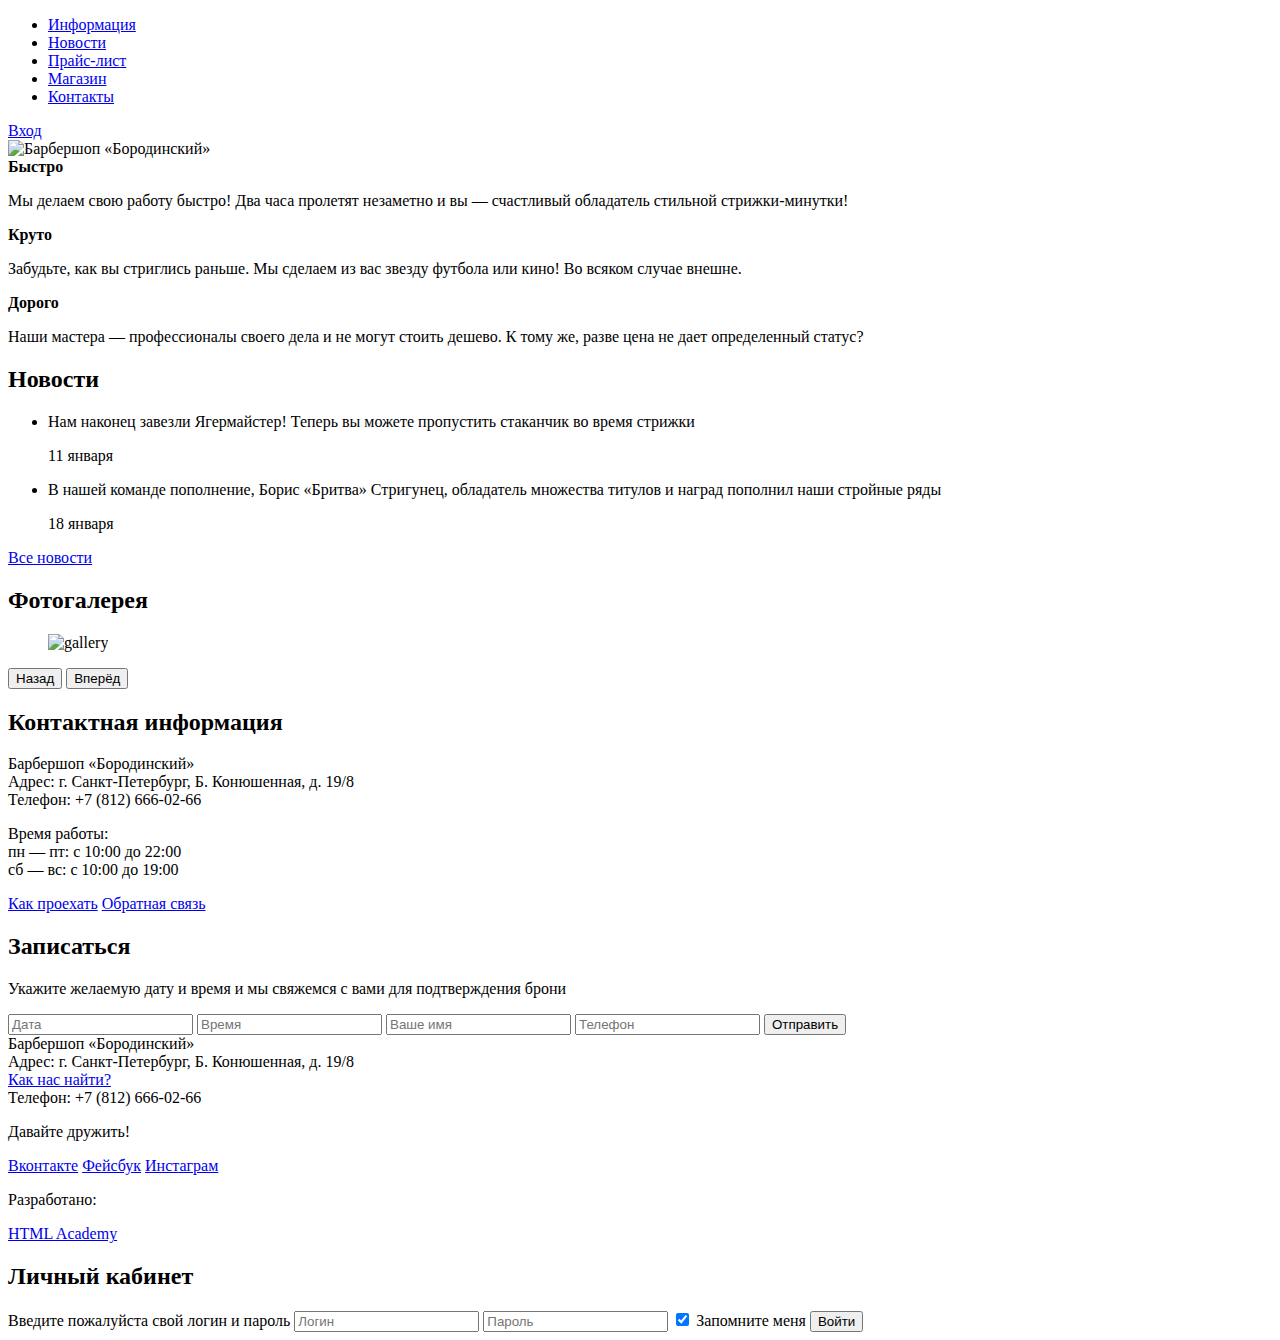
==== index.html @ 23a06b48 "Add files via upload" ====
<!DOCTYPE html>
<html lang="ru">
  <head>
    <meta charset="utf-8">
    <title>Барбершоп «Бородинский»</title>
    <link href="css/style.css" rel="stylesheet">
  </head>
  <body class="index">
    <header class="main-header">
      <div class="container clearfix">
        <nav class="main-navigation">
          <ul>
            <li>
              <a href="#">Информация</a>
            </li>
            <li>
              <a href="#">Новости</a>
            </li>
            <li>
              <a href="#">Прайс-лист</a>
            </li>
            <li>
              <a href="#">Магазин</a>
            </li>
            <li>
              <a href="#">Контакты</a>
            </li>
          </ul>
        </nav>
        <div class="user-block">
          <a class="login" href="#">Вход</a>
        </div>
      </div>
    </header>
    <main class="container">
      <div class="index-logo">
        <img src="img/index-logo.png" width="368" height="204" alt="Барбершоп «Бородинский»">
      </div>
      <section class="features clearfix">
        <div class="features-item">
          <b class="features-name">Быстро</b>
          <p>Мы делаем свою работу быстро! Два часа пролетят незаметно и вы — счастливый обладатель стильной стрижки-минутки!</p>
        </div>
        <div class="features-item">
          <b class="features-name">Круто</b>
          <p>Забудьте, как вы стриглись раньше. Мы сделаем из вас звезду футбола или кино! Во всяком случае внешне.</p>
        </div>
        <div class="features-item">
          <b class="features-name">Дорого</b>
          <p>Наши мастера — профессионалы своего дела и не могут стоить дешево. К тому же, разве цена не дает определенный статус?</p>
        </div>
      </section>
      <div class="index-content clearfix">
        <div class="index-content-left">
          <h2 class="index-content-title">Новости</h2>
          <ul class="news-preview">
            <li>
              <p>Нам наконец завезли Ягермайстер! Теперь вы можете пропустить стаканчик во время стрижки</p>
              <time datetime="2016-01-11">11 января</time>
            </li>
            <li>
              <p>В нашей команде пополнение, Борис «Бритва» Стригунец, обладатель множества титулов и наград пополнил наши стройные ряды</p>
              <time datetime="2016-01-18">18 января</time>
            </li>
          </ul>
          <a class="btn" href="#">Все новости</a>
        </div>
        <div class="index-content-right">
          <h2 class="index-content-title">Фотогалерея</h2>
          <div class="gallery">
            <figure class="gallery-content">
              <img src="img/gallery.jpg" width="286" height="164" alt="gallery">
            </figure>
            <button class="btn gallery-prev">Назад</button>
            <button class="btn gallery-next">Вперёд</button>
          </div>
        </div>
      </div>
      <div class="index-content clearfix">
        <div class="index-content-left">
          <h2 class="index-content-title">Контактная информация</h2>
          <p>
            Барбершоп «Бородинский»<br>
            Адрес: г. Санкт-Петербург, Б. Конюшенная, д. 19/8<br>
            Телефон: +7 (812) 666-02-66
          </p>
          <p>
            Время работы:<br>
            пн — пт: с 10:00 до 22:00<br>
            сб — вс: с 10:00 до 19:00
          </p>
          <a class="btn" href="#">Как проехать</a>
          <a class="btn" href="#">Обратная связь</a>
        </div>
        <div class="index-content-right">
          <h2 class="index-content-title">Записаться</h2>
          <p>Укажите желаемую дату и время и мы свяжемся с вами для подтверждения брони</p>
          <form class="appointment-form" action="https://echo.htmlacademy.ru" method="post">
            <input type="text" name="date" value="" placeholder="Дата">
            <input type="text" name="time" value="" placeholder="Время">
            <input type="text" name="name" value="" placeholder="Ваше имя">
            <input type="tel" name="phone" value="" placeholder="Телефон">
            <button class="btn" type="submit">Отправить</button>
          </form>
        </div>
      </div>
    </main>
    <footer class="main-footer">
      <div class="container clearfix">
        <section class="footer-contacts">
          Барбершоп «Бородинский»<br>
          Адрес: г. Санкт-Петербург, Б. Конюшенная, д. 19/8<br>
          <a href="#">Как нас найти?</a><br>
          Телефон: +7 (812) 666-02-66
        </section>
        <section class="footer-social">
          <p>Давайте дружить!</p>
          <a class="social-btn social-btn-vk" href="#">Вконтакте</a>
          <a class="social-btn social-btn-fb" href="#">Фейсбук</a>
          <a class="social-btn social-btn-inst" href="#">Инстаграм</a>
        </section>
        <section class="footer-copyright">
          <p>Разработано:</p>
          <a class="btn" href="https://htmlacademy.ru">HTML Academy</a>
        </section>
      </div>
    </footer>
    <form class="log-in-form" action="https://echo.htmlacademy.ru" method="post">
      <h2>Личный кабинет</h2>
      <label>Введите пожалуйста свой логин и пароль
        <input type="text" name="login" value="" placeholder="Логин">
      </label>
      <input type="password" name="password" value="" placeholder="Пароль">
      <label>
        <input type="checkbox" name="save" checked>
        Запомните меня
      </label>
      <button class="btn" type="submit">Войти</button>
    </form>
  </body>
</html>
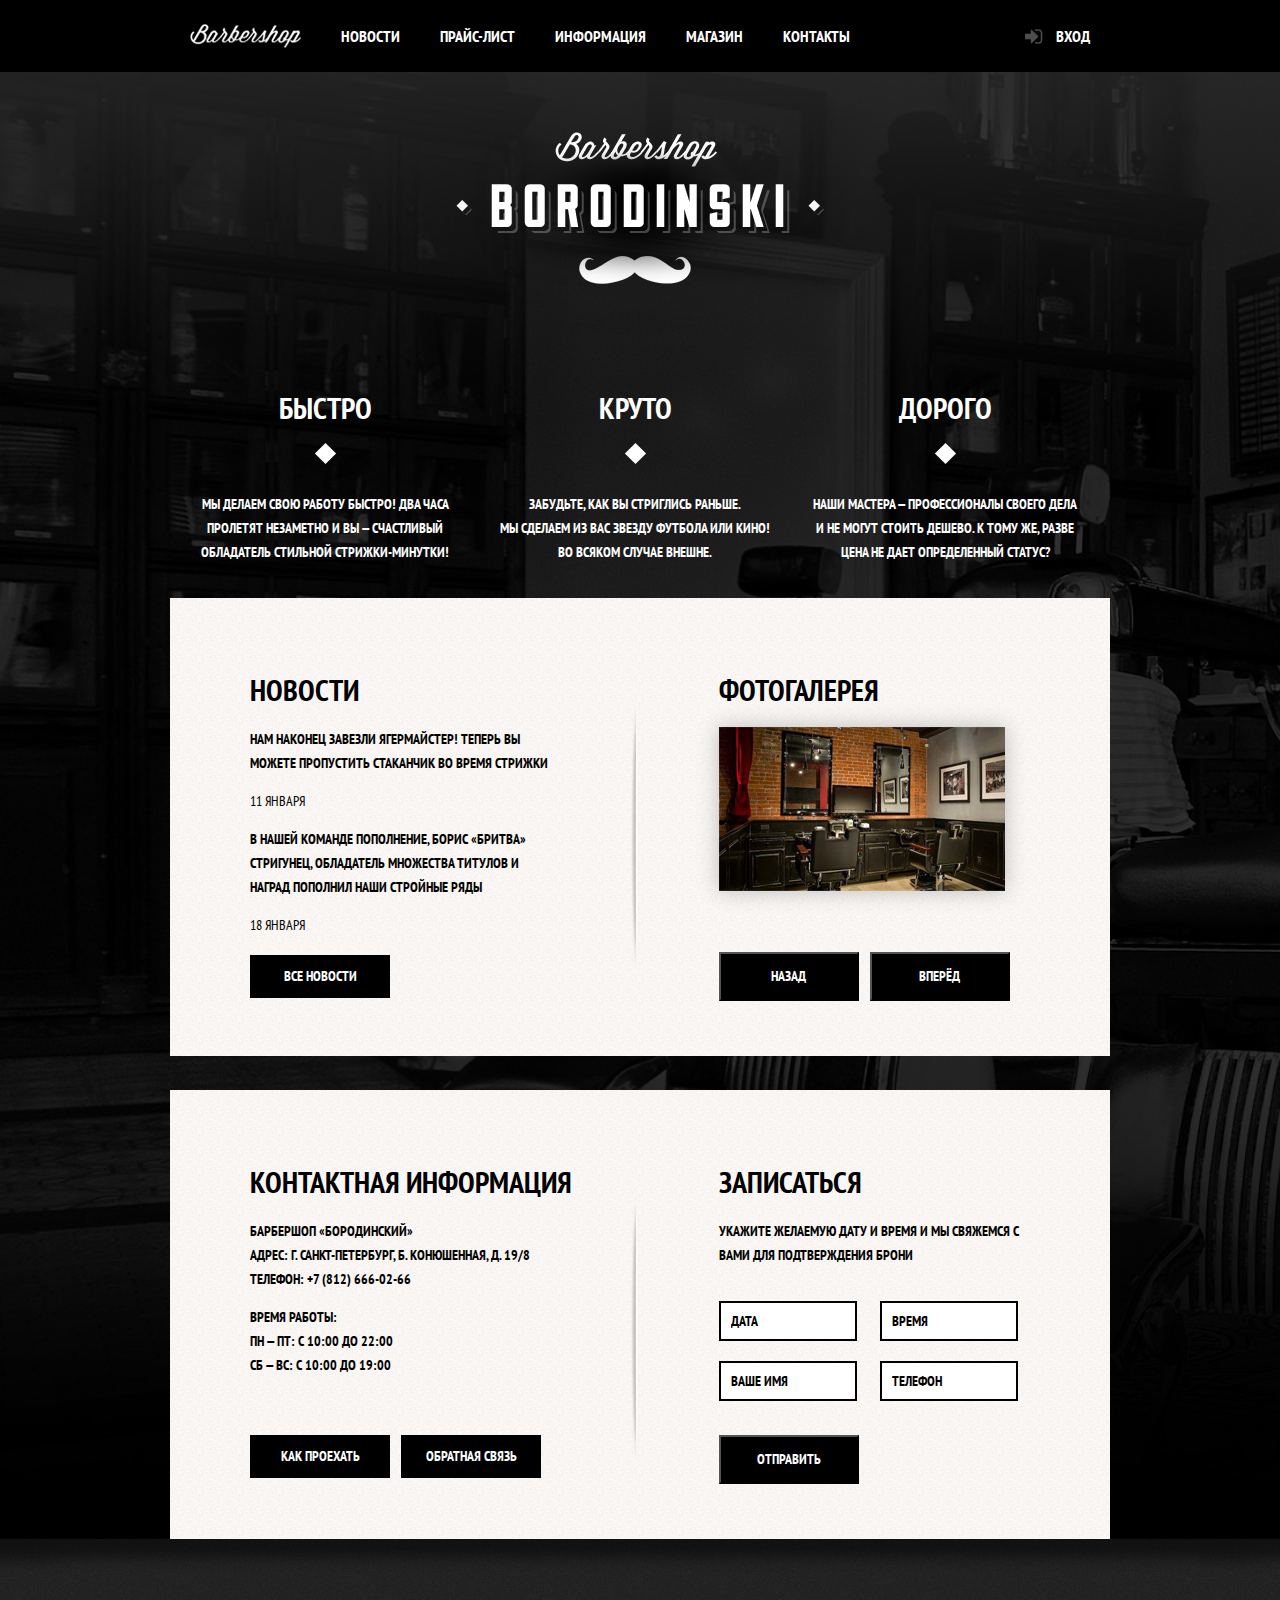
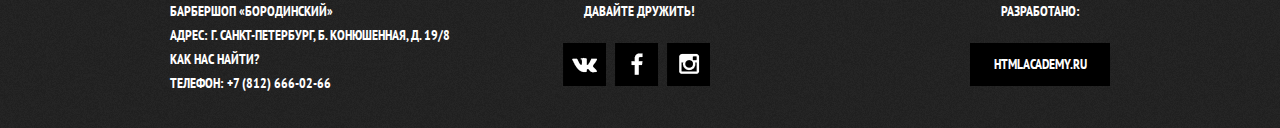
==== commit eb356d1c: "building" ====
--- a/index.html
+++ b/index.html
@@ -1,131 +1,140 @@
-<!DOCTYPE html>
+﻿<!DOCTYPE html>
 <html lang="ru">
-  <head>
-    <meta charset="utf-8">
-    <title>Барбершоп «Бородинский»</title>
-    <link href="css/style.css" rel="stylesheet">
-  </head>
-  <body class="index">
-    <header class="main-header">
-      <div class="container clearfix">
-        <nav class="main-navigation">
-          <ul>
-            <li>
-              <a href="#">Информация</a>
-            </li>
-            <li>
-              <a href="#">Новости</a>
-            </li>
-            <li>
-              <a href="#">Прайс-лист</a>
-            </li>
-            <li>
-              <a href="#">Магазин</a>
-            </li>
-            <li>
-              <a href="#">Контакты</a>
-            </li>
-          </ul>
-        </nav>
-        <div class="user-block">
-          <a class="login" href="#">Вход</a>
+<head>
+  <meta charset="utf-8">
+  <title>Барбершоп «Бородинский»</title>
+  <link href="css/normalize.css" rel="stylesheet">
+  <link href="fonts/PTSansWeb/fonts.css" rel="stylesheet">
+  <link href="css/style.css" rel="stylesheet">
+</head>
+<body>
+<header class="header">
+  <div class="layout-positioner clearfix">
+    <div class="table-positioner">
+      <a class="logo" href="#">
+        <img width="111" height="24" src="img/logo.png" alt="Барбершоп «Бородинский»">
+      </a>
+    </div>
+    <nav class="main-navigation">
+      <a href="#">Новости</a>
+      <a href="#">Прайс-лист</a>
+      <a href="#">Информация</a>
+      <a href="#">Магазин</a>
+      <a href="#">Контакты</a>
+    </nav>
+    <a class="login" href="#">
+      <img src="img/icon-login.png"><span class="text">Вход</span>
+    </a>
+  </div>
+</header>
+
+<main class="index">
+  <div class="layout-positioner clearfix">
+    <h1>
+      <img class="index-logo" src="img/index-logo.png" width="368" height="204" alt="Барбершоп «Бородинский»">
+    </h1>
+    <section class="features clearfix">
+      <div class="features-item">
+        <b class="features-name">Быстро</b>
+        <div class="diamond-wrap">
+        <div class="diamond"></div>
+        </div>
+        <p>Мы делаем свою работу быстро! Два часа пролетят незаметно и вы — счастливый обладатель стильной стрижки-минутки!</p>
+      </div>
+      <div class="features-item">
+        <b class="features-name">Круто</b>
+        <div class="diamond-wrap">
+        <div class="diamond"></div>
+        </div>
+        <p>Забудьте, как вы стриглись раньше.<br> Мы сделаем из вас звезду футбола или кино! Во всяком случае внешне.</p>
+      </div>
+      <div class="features-item">
+        <b class="features-name">Дорого</b>
+        <div class="diamond-wrap">
+        <div class="diamond"></div>
+        </div>
+        <p>Наши мастера — профессионалы своего дела и не могут стоить дешево. К тому же, разве цена не дает определенный статус?</p>
+      </div>
+    </section>
+    <div class="index-content clearfix">
+      <div class="index-content-item">
+        <h2 class="index-content-title">Новости</h2>
+        <ul class="news-preview">
+          <li>
+            <p>Нам наконец завезли Ягермайстер! Теперь вы можете пропустить стаканчик во время стрижки</p>
+            <time datetime="2016-01-11">11 января</time>
+          </li>
+          <li>
+            <p>В нашей команде пополнение, Борис «Бритва» Стригунец, обладатель множества титулов и наград пополнил наши стройные ряды</p>
+            <time datetime="2016-01-18">18 января</time>
+          </li>
+        </ul>
+        <a class="btn btn-all-news" href="#">Все новости</a>
+      </div>
+      <img class="index-item-wall" src="img/index-item-wall.png">
+      <div class="index-content-item">
+        <h2 class="index-content-title">Фотогалерея</h2>
+        <div class="gallery">
+          <figure class="gallery-content">
+            <img src="img/index-gallery.png" width="286" height="164" alt="gallery">
+          </figure>
+          <button class="btn gallery-prev">Назад</button>
+          <button class="btn gallery-next">Вперёд</button>
         </div>
       </div>
-    </header>
-    <main class="container">
-      <div class="index-logo">
-        <img src="img/index-logo.png" width="368" height="204" alt="Барбершоп «Бородинский»">
-      </div>
-      <section class="features clearfix">
-        <div class="features-item">
-          <b class="features-name">Быстро</b>
-          <p>Мы делаем свою работу быстро! Два часа пролетят незаметно и вы — счастливый обладатель стильной стрижки-минутки!</p>
-        </div>
-        <div class="features-item">
-          <b class="features-name">Круто</b>
-          <p>Забудьте, как вы стриглись раньше. Мы сделаем из вас звезду футбола или кино! Во всяком случае внешне.</p>
-        </div>
-        <div class="features-item">
-          <b class="features-name">Дорого</b>
-          <p>Наши мастера — профессионалы своего дела и не могут стоить дешево. К тому же, разве цена не дает определенный статус?</p>
-        </div>
-      </section>
-      <div class="index-content clearfix">
-        <div class="index-content-left">
-          <h2 class="index-content-title">Новости</h2>
-          <ul class="news-preview">
-            <li>
-              <p>Нам наконец завезли Ягермайстер! Теперь вы можете пропустить стаканчик во время стрижки</p>
-              <time datetime="2016-01-11">11 января</time>
-            </li>
-            <li>
-              <p>В нашей команде пополнение, Борис «Бритва» Стригунец, обладатель множества титулов и наград пополнил наши стройные ряды</p>
-              <time datetime="2016-01-18">18 января</time>
-            </li>
-          </ul>
-          <a class="btn" href="#">Все новости</a>
-        </div>
-        <div class="index-content-right">
-          <h2 class="index-content-title">Фотогалерея</h2>
-          <div class="gallery">
-            <figure class="gallery-content">
-              <img src="img/gallery.jpg" width="286" height="164" alt="gallery">
-            </figure>
-            <button class="btn gallery-prev">Назад</button>
-            <button class="btn gallery-next">Вперёд</button>
-          </div>
-        </div>
-      </div>
-      <div class="index-content clearfix">
-        <div class="index-content-left">
-          <h2 class="index-content-title">Контактная информация</h2>
-          <p>
-            Барбершоп «Бородинский»<br>
-            Адрес: г. Санкт-Петербург, Б. Конюшенная, д. 19/8<br>
-            Телефон: +7 (812) 666-02-66
-          </p>
-          <p>
-            Время работы:<br>
-            пн — пт: с 10:00 до 22:00<br>
-            сб — вс: с 10:00 до 19:00
-          </p>
-          <a class="btn" href="#">Как проехать</a>
-          <a class="btn" href="#">Обратная связь</a>
-        </div>
-        <div class="index-content-right">
-          <h2 class="index-content-title">Записаться</h2>
-          <p>Укажите желаемую дату и время и мы свяжемся с вами для подтверждения брони</p>
-          <form class="appointment-form" action="https://echo.htmlacademy.ru" method="post">
-            <input type="text" name="date" value="" placeholder="Дата">
-            <input type="text" name="time" value="" placeholder="Время">
-            <input type="text" name="name" value="" placeholder="Ваше имя">
-            <input type="tel" name="phone" value="" placeholder="Телефон">
-            <button class="btn" type="submit">Отправить</button>
-          </form>
-        </div>
-      </div>
-    </main>
-    <footer class="main-footer">
-      <div class="container clearfix">
-        <section class="footer-contacts">
+    </div>
+    <div class="index-content clearfix">
+      <div class="index-content-item">
+        <h2 class="index-content-title">Контактная информация</h2>
+        <p>
           Барбершоп «Бородинский»<br>
           Адрес: г. Санкт-Петербург, Б. Конюшенная, д. 19/8<br>
-          <a href="#">Как нас найти?</a><br>
           Телефон: +7 (812) 666-02-66
-        </section>
-        <section class="footer-social">
-          <p>Давайте дружить!</p>
-          <a class="social-btn social-btn-vk" href="#">Вконтакте</a>
-          <a class="social-btn social-btn-fb" href="#">Фейсбук</a>
-          <a class="social-btn social-btn-inst" href="#">Инстаграм</a>
-        </section>
-        <section class="footer-copyright">
-          <p>Разработано:</p>
-          <a class="btn" href="https://htmlacademy.ru">HTML Academy</a>
-        </section>
+        </p>
+        <p>
+          Время работы:<br>
+          пн — пт: с 10:00 до 22:00<br>
+          сб — вс: с 10:00 до 19:00
+        </p>
+        <a class="btn btn-contact" href="#">Как проехать</a>
+        <a class="btn btn-contact" href="#">Обратная связь</a>
       </div>
-    </footer>
-    <form class="log-in-form" action="https://echo.htmlacademy.ru" method="post">
+      <img class="index-item-wall" src="img/index-item-wall.png">
+      <div class="index-content-item">
+        <h2 class="index-content-title">Записаться</h2>
+        <p>Укажите желаемую дату и время и мы свяжемся с вами для подтверждения брони</p>
+        <form class="appointment-form" action="https://echo.htmlacademy.ru" method="post">
+          <input type="text" name="date" value="" placeholder="Дата">
+          <input type="text" name="time" value="" placeholder="Время">
+          <input type="text" name="name" value="" placeholder="Ваше имя">
+          <input type="tel" name="phone" value="" placeholder="Телефон">
+          <button class="btn" type="submit">Отправить</button>
+        </form>
+      </div>
+    </div>
+  </div>
+</main>
+<footer class="footer">
+  <div class="layout-positioner clearfix">
+    <section class="footer-contacts footer-column">
+      Барбершоп «Бородинский»<br>
+      Адрес: г. Санкт-Петербург, Б. Конюшенная, д. 19/8<br>
+      <a href="#">Как нас найти?</a><br>
+      Телефон: +7 (812) 666-02-66
+    </section>
+    <section class="footer-social footer-column">
+      <p>Давайте дружить!</p>
+      <a class="social-btn social-btn-vk" href="#"><img src="img/vk.png" width="43" height="43" alt="Вконтакте"></a>
+      <a class="social-btn social-btn-fb" href="#"><img src="img/fb.png" width="43" height="43" alt="Фейсбук"></a>
+      <a class="social-btn social-btn-inst" href="#"><img src="img/ig.png" width="43" height="43" alt="Инстаграм"></a>
+    </section>
+    <section class="footer-copyright footer-column">
+      <p>Разработано:</p>
+      <a class="btn btn-footer-copyright" href="https://htmlacademy.ru">HTMLAcademy.ru</a>
+    </section>
+  </div>
+</footer>
+  <!--<form class="log-in-form" action="https://echo.htmlacademy.ru" method="post">
       <h2>Личный кабинет</h2>
       <label>Введите пожалуйста свой логин и пароль
         <input type="text" name="login" value="" placeholder="Логин">
@@ -136,6 +145,6 @@
         Запомните меня
       </label>
       <button class="btn" type="submit">Войти</button>
-    </form>
+    </form> -->
   </body>
 </html>
--- a/fonts/PTSansWeb/fonts.css
+++ b/fonts/PTSansWeb/fonts.css
@@ -0,0 +1,41 @@
+/* Generated by ParaType Ltd (http://www.paratype.com)*/
+/* Font PT Serif:  Copyright � 2010 ParaType Ltd. All rights reserved.*/
+
+@font-face {font-family: 'PT Sans'; 
+	src: url('pts55f_w.eot'); 
+	src: local('PT Sans'), url('PTS55F_W.eot?#iefix') format('embedded-opentype'), url('PTS55F_W.woff') format('woff'),url('PTS55F_W.ttf') format('truetype'), url('PTS55F_W.svg#PTSans-Regular') format('svg');}
+
+@font-face {font-family: 'PT Sans'; 
+	font-style: italic;
+	src: url('pts56f_w.eot'); 
+	src: local('PT Sans Italic'), url('PTS56F_W.eot?#iefix') format('embedded-opentype'), url('PTS56F_W.woff') format('woff'),url('PTS56F_W.ttf') format('truetype'), url('PTS56F_W.svg#PTSans-Italic') format('svg');}
+
+@font-face {font-family: 'PT Sans';
+	src: url('pts75f_w.eot');
+	font-style: normal;
+	font-weight: bold; 
+	src: local('PT Sans Bold'), url('PTS75F_W.eot?#iefix') format('embedded-opentype'), url('PTS75F_W.woff') format('woff'),url('PTS75F_W.ttf') format('truetype'), url('PTS75F_W.svg#PTSans-Bold') format('svg');}
+
+@font-face {font-family: 'PT Sans';
+	font-style: italic;
+	font-weight: bold; 
+	src: url('pts76f_w.eot'); 
+	src: local('PT Sans Bold Italic'), url('PTS76F_W.eot?#iefix') format('embedded-opentype'), url('PTS76F_W.woff') format('woff'),url('PTS76F_W.ttf') format('truetype'), url('PTS76F_W.svg#PTSans-BoldItalic') format('svg');}
+
+@font-face {font-family: 'PT Sans Caption'; 
+	src: url('ptc55f_w.eot');
+	src: local('PT Sans Caption'), url('PTC55F_W.eot?#iefix') format('embedded-opentype'), url('PTC55F_W.woff') format('woff'),url('PTC55F_W.ttf') format('truetype'), url('PTC55F_W.svg#PTSans-Caption') format('svg');}
+
+@font-face {font-family: 'PT Sans Caption';
+	font-weight: bold; 
+	src: url('ptc75f_w.eot');
+	src: local('PT Sans Caption Bold'), url('PTC75F_W.eot?#iefix') format('embedded-opentype'), url('PTC75F_W.woff') format('woff'),url('PTC75F_W.ttf') format('truetype'), url('PTC75F_W.svg#PTSans-CaptionBold') format('svg');}
+
+@font-face {font-family: 'PT Sans Narrow';
+	src: url('ptn57f_w.eot');
+	src: local('PT Sans Narrow'), url('PTN57F_W.eot?#iefix') format('embedded-opentype'), url('PTN57F_W.woff') format('woff'),url('PTN57F_W.ttf') format('truetype'), url('PTN57F_W.svg#PTSans-Narrow') format('svg');}
+
+@font-face {font-family: 'PT Sans Narrow';
+	font-weight: bold; 
+	src: url('ptn77f_w.eot');
+	src: local('PT Sans Narrow Bold'), url('PTN77F_W.eot?#iefix') format('embedded-opentype'), url('PTN77F_W.woff') format('woff'),url('PTN77F_W.ttf') format('truetype'), url('PTN77F_W.svg#PTSans-NarrowBold') format('svg');}--- a/css/style.css
+++ b/css/style.css
@@ -0,0 +1,517 @@
+/*--COMMON--*/
+
+*{
+  box-sizing: border-box;
+}
+
+.clearfix {
+  content: "";
+  display: table;
+  clear: both;
+}
+
+.btn {
+  display: inline-block;
+  line-height: 43px;
+  font-size: 14px;
+  font-family: PT Sans Narrow;
+  font-weight: bold;
+  color: white;
+  text-transform: uppercase;
+  /*border: 1px dashed white;*/
+  text-align: center;
+  background-color: #000000;
+  box-sizing: border-box;
+}
+
+a {
+  text-decoration: none;
+  color: inherit;
+}
+/*--/COMMON--*/
+
+body {
+  margin: 0;
+  padding: 0;
+  font-family: 'PT Sans Narrow';
+  text-transform: uppercase;
+  font-weight: bold;
+  font-size: 14px;
+  line-height: 24px;
+}
+
+h1 {
+  font-size: 30px;
+}
+
+h2 {
+  font-size: 24px;
+}
+
+.layout-positioner {
+  width: 960px;
+  padding: 0 10px;
+  margin: 0 auto;
+}
+
+/*--breadcrumbs--*/
+.breadcrumbs {
+  margin-bottom: 60px;
+}
+.breadcrumbs a,
+.breadcrumbs div {
+  display: inline-block;
+  margin-right: 15px;
+}
+
+.breadcrumbs .separator {
+  content: "";
+  width: 10px;
+  height: 10px;
+  background-color: #000000;
+  transform: rotate(45deg);
+}
+/*--/breadcrumbs--*/
+
+/*--HEADER--*/
+.header {
+  background-color: black;
+  color: white;
+}
+
+.table-positioner {
+  display: table;
+  float: left;
+  margin: 0 20px;
+}
+
+.logo {
+  display: table-cell;
+  vertical-align: middle;
+  height: 72px;
+}
+
+.logo img {
+  display: block;
+}
+
+.logo:hover {
+  background: #242424;
+}
+
+.main-navigation {
+  float: left;
+  font-size: 0;
+  height: 72px;
+  line-height: 72px;
+}
+
+.main-navigation a {
+  display: inline-block;
+  font-size: 16px;
+  margin: 0 20px;
+}
+
+.main-navigation a:hover {
+	background: #242424;
+}
+
+.login {
+  float: right;
+  font-size: 0;
+  margin-right: 20px;
+  line-height: 72px;
+}
+
+.login img {
+  margin-right: 13px;
+  vertical-align: middle;
+}
+
+.login span {
+  display: inline-block;
+  font-size: 16px;
+  vertical-align: middle;
+}
+
+.login:hover {
+  background: #242424;
+}
+/*--/HEADER--*/
+
+.main {
+  background-image: url("../img/bg-main.png");
+  padding: 55px 0;
+}
+
+.main h1 {
+  padding: 0;
+  margin: 0;
+  margin-bottom: 30px;
+}
+
+
+/*--MAIN--*/
+
+/*--INDEX--*/
+.index {
+  background: url("../img/index-bg.png") no-repeat;
+  background-size: cover;
+}
+
+
+.index-logo {
+  display: block;
+  margin: 60px auto;
+}
+
+
+.features {
+  text-align: center;
+}
+
+.features-item {
+  float: left;
+  color: #ffffff;
+  width: 29%;
+  margin: 0 2%;
+}
+
+.features-name {
+  display: block;
+  font-size: 30px;
+}
+
+.diamond-wrap {
+  margin: 24px 0;
+}
+
+.diamond {
+  content: "";
+  width: 15px;
+  height: 15px;
+  background-color: #ffffff;
+  transform: rotate(45deg);
+  display: inline-block;
+}
+
+.features p {
+  margin: 0;
+}
+
+.index-content {
+  background: url("../img/bg-main.png");
+  margin-top: 34px;
+}
+
+.index-content-item {
+  float: left;
+  width: 49%;
+  padding: 55px 80px;
+}
+
+.index-content h2 {
+  font-size: 30px;
+  white-space: nowrap;
+}
+
+.index-content ul {
+  list-style: none;
+  padding: 0;
+}
+
+.index time {
+  font-weight: normal;
+}
+
+.btn-all-news {
+  margin-top: 4px;
+}
+
+.index-item-wall {
+  float: left;
+  margin-top: 100px;
+}
+
+
+figure {
+  margin: 0;
+  padding: 0;
+}
+
+.index .btn {
+  width: 140px;
+  margin-right: 8px;
+}
+
+.btn-contact {
+  margin-top: 44px;
+}
+
+
+.index input {
+  border: 2px solid black;
+  padding: 10px;
+  width: 138px;
+  display: inline-block;
+  color: #000000;
+}
+
+::-webkit-input-placeholder {
+  color:#000000;
+  font-family: PT Sans Narrow;
+  font-weight: bold;
+  font-size: 14px;
+  text-transform: uppercase;
+}
+
+.index input:nth-child(2n) {
+  margin-left: 20px;
+  margin-top: 20px;
+}
+
+.index button {
+  margin-top: 34px;
+}
+/*--/INDEX--*/
+
+/*--PRICE--*/
+.main b {
+  display: block;
+  font-size: 46px;
+  margin-bottom: 74px;
+}
+
+.main b img,
+.main b span {
+  display: inline-block;
+  vertical-align: middle;
+  margin-right: 25px;
+}
+
+.main b img:last-child {
+  margin-right: 0;
+}
+
+.main .band {
+  margin-bottom: 67px;
+}
+
+.main .column {
+  width: 470px;
+  float: left;
+}
+
+.main .column ul {
+  list-style-image: url("../img/icon-onav.png");
+  list-style-position: inside;
+  padding: 0;
+}
+
+.main .column ul li {
+  margin-bottom: 20px;
+}
+
+.main table {
+  border-collapse: collapse;
+  border: 2px solid black;
+}
+
+.main table td {
+  padding: 10px;
+  width: 200px;
+  border: 2px solid black;
+}
+
+.main table td:last-child {
+  text-align: center;
+}
+
+.column-container {
+  line-height: 24px;
+}
+/*--/PRICE--*/
+
+/*--CATALOG--*/
+
+.goods-selector {
+  float: left;
+
+}
+
+.goods-selector input {
+  margin-right: 15px;
+}
+
+.goods-selector label {
+  line-height: 36px;
+}
+
+.btn-show {
+  width: 150px;
+}
+
+.catalog {
+  float: left;
+  width: 700px;
+  margin-left: 50px;
+}
+
+.catalog .item-container {
+  display: inline-block;
+  margin-right: 20px;
+  margin-bottom: 20px;
+  background: #ffffff;
+  box-shadow: 0 0 20px 0px #bebdbc;
+}
+
+.catalog .item-container:nth-child(3n) {
+  margin-right: 0;
+}
+
+.catalog .item-name {
+  display: block;
+  margin-top: 5px;
+  margin-left: 15px;
+  color: #727272;
+  text-transform: none;
+}
+
+.cost-buy {
+  margin: 10px 15px 15px;
+}
+
+.btn-cost {
+  float: left;
+  width: 120px;
+  background: #e5e5e5;
+  color: #000000;
+  line-height: 43px;
+}
+
+.btn-buy {
+  float: left;
+  width: 70px;
+  color:#ffffff;
+  line-height: 43px;
+}
+
+.btn-paginator {
+  line-height: 43px;
+  width: 43px;
+  margin-right: 8px;
+}
+
+/*--/CATALOG--*/
+
+/*--ITEM--*/
+
+
+/*--/ITEM--*/
+.gallery {
+  float: left;
+}
+
+.gallery img {
+  margin-right: 20px;
+  box-shadow: 0 0 20px 0px #bebdbc;
+}
+
+.gallery img:first-child {
+  /*border: 1px dashed black;*/
+  margin-bottom: 20px;
+}
+
+.gallery img:last-child {
+  margin-right: 0;
+}
+
+.item-description {
+  float: right;
+  margin-top: 26px;
+}
+
+
+.item-description .available {
+  float: left;
+}
+
+.item-description .vendor-code {
+  float: right;
+  color: #aeaeae;
+}
+
+.item-description p {
+  margin-top: 55px;
+  line-height: 24px;
+}
+
+.item-description .cost-buy {
+  margin: 0;
+  margin-top: 40px;
+  margin-bottom: 70px;
+}
+
+.description-list-header {
+  font-size: 24px;
+}
+
+.description-list {
+  padding: 0;
+  margin-top: 40px;
+  list-style-image: url("../img/icon-onav.png");
+  list-style-position: inside;
+  line-height: 24px;
+}
+/*--/ITEM--*/
+
+
+/*--/MAIN--*/
+
+/*--FOOTER--*/
+.footer {
+  height: 189px;
+  background-image: url("../img/bg-footer.png");
+  color: #ffffff;
+  font-weight: bold;
+  /*font-family: PT Sans Narrow;*/
+  line-height: 24px;
+}
+.footer-column {
+  float: left;
+  width: 313px;
+  margin-top: 60px;
+}
+
+.footer-social {
+  text-align: center;
+  padding: 0;
+}
+
+.footer-social p {
+  margin: 0;
+  margin-bottom: 20px;
+}
+
+.footer-social img {
+  /*font-size: 0;*/
+  display: inline-block;
+  margin-right: 6px;
+}
+
+.footer-copyright {
+  float: right;
+  width: 140px;
+  text-align: center;
+}
+
+.footer-copyright p {
+  margin: 0;
+  margin-bottom: 20px;
+}
+
+.btn-footer-copyright {
+  width: 140px;
+}
+
+
